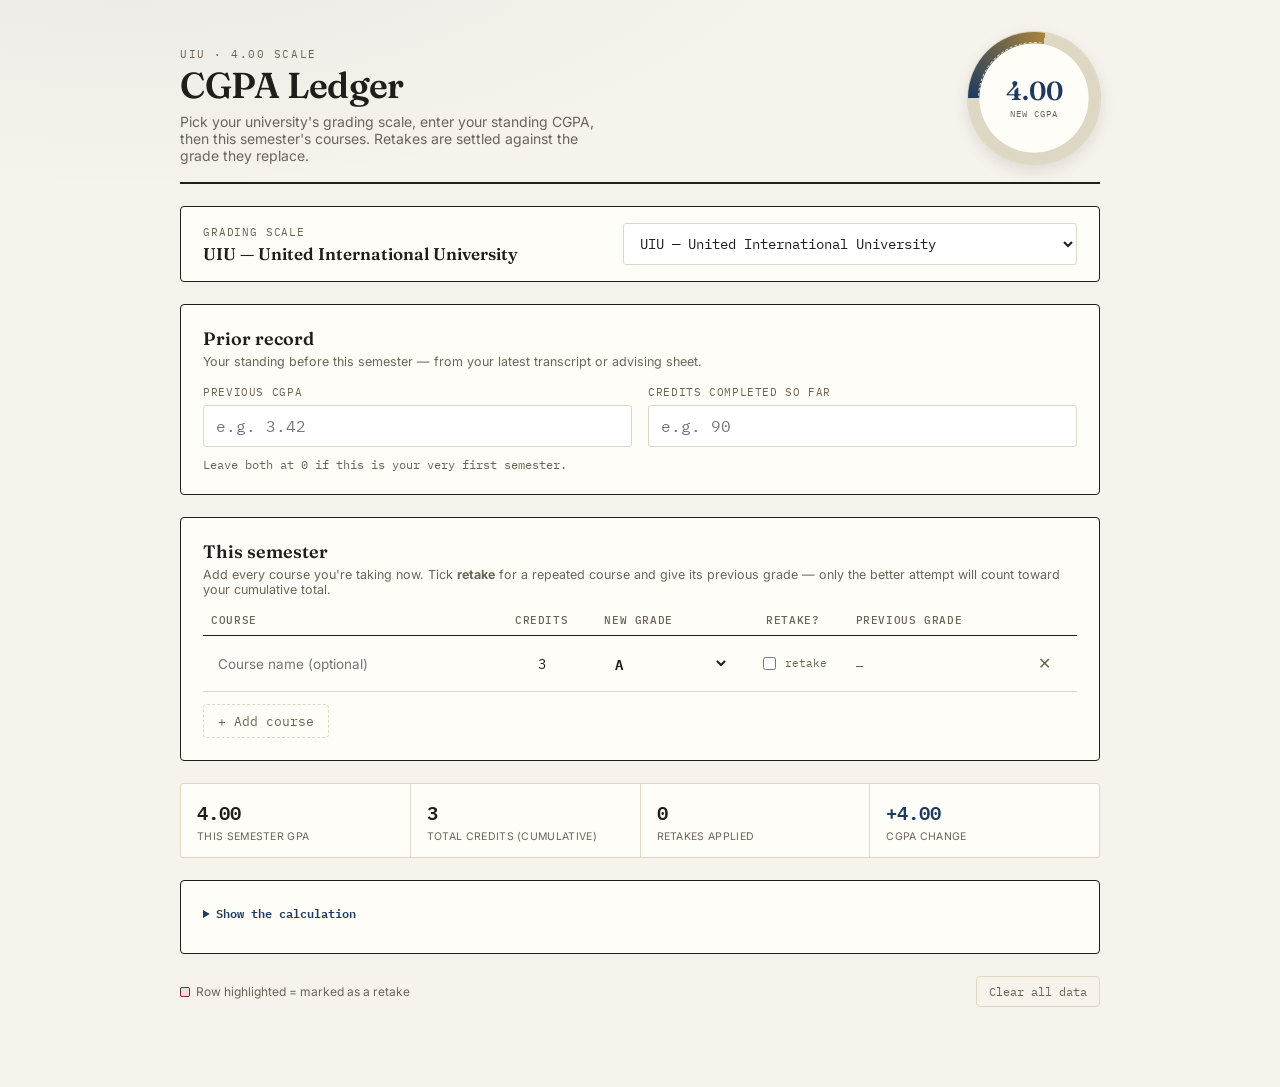
==== index.html @ c8596918 "File name change." ====
<!DOCTYPE html>
<html lang="en">
<head>
<meta charset="UTF-8">
<meta name="viewport" content="width=device-width, initial-scale=1.0">
<title>Ledger — CGPA Calculator</title>
<link rel="preconnect" href="https://fonts.googleapis.com">
<link href="https://fonts.googleapis.com/css2?family=Fraunces:opsz,wght@9..144,400;9..144,500;9..144,600;9..144,700&family=Inter:wght@400;500;600;700&family=IBM+Plex+Mono:wght@400;500;600&display=swap" rel="stylesheet">
<link rel="stylesheet" href="styles.css">
</head>
<body>
<div class="wrap">

  <header>
    <div class="titleblock">
      <div class="eyebrow" id="eyebrow">4.00 Scale</div>
      <h1>CGPA Ledger</h1>
      <p>Pick your university's grading scale, enter your standing CGPA, then this semester's courses. Retakes are settled against the grade they replace.</p>
    </div>
    <div class="seal" id="seal">
      <div class="inner">
        <div class="val" id="sealVal">0.00</div>
        <div class="lbl">New CGPA</div>
      </div>
    </div>
  </header>

  <div class="card scale-card">
    <div>
      <div class="scale-label">Grading scale</div>
      <div class="scale-name" id="scaleName">—</div>
      <div class="scale-changed-note" id="scaleChangedNote">Grades that don't exist on this scale were reset — please re-check them below.</div>
    </div>
    <select id="scaleSelect"></select>
  </div>

  <div class="card">
    <h2>Prior record</h2>
    <p class="sub">Your standing before this semester — from your latest transcript or advising sheet.</p>
    <div class="field-row">
      <div class="field">
        <label>Previous CGPA</label>
        <input type="text" inputmode="decimal" id="prevCGPA" placeholder="e.g. 3.42">
        <div class="err" id="prevCGPAErr">Must be a number between 0 and 4.</div>
      </div>
      <div class="field">
        <label>Credits completed so far</label>
        <input type="text" inputmode="decimal" id="prevCredits" placeholder="e.g. 90">
        <div class="err" id="prevCreditsErr">Must be a number 0 or greater.</div>
      </div>
    </div>
    <div class="prev-qp-note" id="prevQPNote"></div>
  </div>

  <div class="card">
    <h2>This semester</h2>
    <p class="sub">Add every course you're taking now. Tick <b>retake</b> for a repeated course and give its previous grade — only the better attempt will count toward your cumulative total.</p>
    <table>
      <thead><tr>
        <th class="col-title">Course</th>
        <th class="col-credits">Credits</th>
        <th class="col-grade">New grade</th>
        <th class="col-retake">Retake?</th>
        <th class="col-prevgrade">Previous grade</th>
        <th class="col-del"></th>
      </tr></thead>
      <tbody id="courseRows"></tbody>
    </table>
    <button class="add-row-btn" id="addRowBtn">+ Add course</button>
  </div>

  <div class="summary">
    <div class="cell"><div class="n" id="statSemGPA">0.00</div><div class="t">This Semester GPA</div></div>
    <div class="cell"><div class="n" id="statNewCredits">0</div><div class="t">Total Credits (Cumulative)</div></div>
    <div class="cell"><div class="n" id="statRetakes">0</div><div class="t">Retakes Applied</div></div>
    <div class="cell"><div class="n" id="statDelta">0.00</div><div class="t">CGPA Change</div></div>
  </div>

  <div class="card">
    <details class="calc-detail" id="calcDetail">
      <summary>Show the calculation</summary>
      <div id="calcLines"></div>
    </details>
  </div>

  <div class="footnote">
    <div class="legend">
      <span><span class="swatch maroon"></span>Row highlighted = marked as a retake</span>
    </div>
    <div class="actions" style="display:flex; gap:10px; align-items:center;">
      <span class="save-tick" id="saveTick">saved ✓</span>
      <button class="ghost-btn" id="resetBtn">Clear all data</button>
    </div>
  </div>

</div>

<script src="script.js"></script>
</body>
</html>
---- styles.css ----
:root{
    --paper: #f6f3ec;
    --paper-line: #ded7c4;
    --ink: #201d1a;
    --ink-soft: #6b6459;
    --navy: #1e3a5f;
    --navy-soft: #dfe6ee;
    --maroon: #7a2e2e;
    --maroon-soft: #f1dede;
    --gold: #a9843f;
    --card: #fffdf8;
    --radius: 3px;
  }
  *{box-sizing:border-box;}
  html,body{margin:0;padding:0;}
  body{
    background:
      radial-gradient(1200px 500px at 10% -10%, rgba(30,58,95,0.06), transparent 60%),
      var(--paper);
    color:var(--ink);
    font-family:'Inter', sans-serif;
    min-height:100vh;
    padding:32px 20px 80px;
  }
  .wrap{max-width:920px;margin:0 auto;}

  header{
    display:flex;
    justify-content:space-between;
    align-items:flex-end;
    gap:24px;
    border-bottom:2px solid var(--ink);
    padding-bottom:18px;
    margin-bottom:22px;
    flex-wrap:wrap;
  }
  .titleblock .eyebrow{
    font-family:'IBM Plex Mono', monospace;
    font-size:11px;
    letter-spacing:.14em;
    text-transform:uppercase;
    color:var(--ink-soft);
    margin-bottom:6px;
  }
  h1{
    font-family:'Fraunces', serif;
    font-weight:600;
    font-size:36px;
    line-height:1.05;
    margin:0;
    letter-spacing:-0.01em;
  }
  .titleblock p{
    margin:8px 0 0;
    color:var(--ink-soft);
    font-size:14px;
    max-width:440px;
  }

  .seal{
    position:relative;
    width:132px;
    height:132px;
    border-radius:50%;
    flex-shrink:0;
    display:flex;
    align-items:center;
    justify-content:center;
    background:
      radial-gradient(circle at 50% 50%, var(--card) 58%, transparent 59%),
      conic-gradient(from -90deg, var(--navy) 0deg, var(--gold) calc(var(--pct,0)*1deg), var(--paper-line) calc(var(--pct,0)*1deg) 360deg);
    box-shadow: 0 0 0 1px var(--paper-line), 0 6px 16px rgba(30,25,20,0.12);
    transition: background 0.5s ease;
  }
  .seal::before{
    content:"";
    position:absolute;
    inset:10px;
    border-radius:50%;
    border:1px dashed var(--paper-line);
  }
  .seal .inner{text-align:center; z-index:1;}
  .seal .val{
    font-family:'Fraunces', serif;
    font-weight:600;
    font-size:26px;
    line-height:1;
    color:var(--navy);
  }
  .seal .lbl{
    font-family:'IBM Plex Mono', monospace;
    font-size:9px;
    letter-spacing:.12em;
    text-transform:uppercase;
    color:var(--ink-soft);
    margin-top:4px;
  }

  .card{
    background:var(--card);
    border:1px solid var(--ink);
    border-radius:4px;
    padding:22px;
    margin-bottom:22px;
  }
  .card h2{
    font-family:'Fraunces', serif;
    font-size:18px;
    font-weight:600;
    margin:0 0 4px;
  }
  .card .sub{
    font-size:12.5px;
    color:var(--ink-soft);
    margin:0 0 16px;
  }

  .scale-card{
    display:flex;
    align-items:center;
    justify-content:space-between;
    gap:16px;
    flex-wrap:wrap;
    padding:16px 22px;
  }
  .scale-card .scale-label{
    font-family:'IBM Plex Mono', monospace;
    font-size:10.5px;
    letter-spacing:.08em;
    text-transform:uppercase;
    color:var(--ink-soft);
    margin-bottom:4px;
  }
  .scale-card .scale-name{
    font-family:'Fraunces', serif;
    font-size:17px;
    font-weight:600;
  }
  select#scaleSelect{
    font-family:'IBM Plex Mono', monospace;
    font-size:13.5px;
    padding:10px 12px;
    border:1px solid var(--paper-line);
    background:#fff;
    border-radius:3px;
    color:var(--ink);
    min-width:280px;
    cursor:pointer;
  }
  select#scaleSelect:focus{outline:none; border-color:var(--navy);}
  .scale-changed-note{
    font-size:11.5px;
    color:var(--maroon);
    font-family:'IBM Plex Mono', monospace;
    margin-top:8px;
    display:none;
  }
  .scale-changed-note.show{display:block;}

  .field-row{
    display:grid;
    grid-template-columns:1fr 1fr;
    gap:16px;
    margin-bottom:4px;
  }
  .field label{
    display:block;
    font-family:'IBM Plex Mono', monospace;
    font-size:10.5px;
    letter-spacing:.06em;
    text-transform:uppercase;
    color:var(--ink-soft);
    margin-bottom:6px;
  }
  .field input{
    width:100%;
    border:1px solid var(--paper-line);
    background:#fff;
    font-family:'IBM Plex Mono', monospace;
    font-size:16px;
    padding:10px 12px;
    border-radius:3px;
    color:var(--ink);
  }
  .field input:focus{outline:none; border-color:var(--navy);}
  .field .err{
    font-size:11px;
    color:var(--maroon);
    font-family:'IBM Plex Mono', monospace;
    margin-top:5px;
    display:none;
  }
  .field .err.show{display:block;}
  .prev-qp-note{
    font-size:12px;
    color:var(--ink-soft);
    margin-top:10px;
    font-family:'IBM Plex Mono', monospace;
  }
  .prev-qp-note b{color:var(--navy);}

  table{width:100%; border-collapse:collapse;}
  thead th{
    text-align:left;
    font-family:'IBM Plex Mono', monospace;
    font-size:10.5px;
    letter-spacing:.06em;
    text-transform:uppercase;
    color:var(--ink-soft);
    font-weight:500;
    padding:0 8px 8px;
    border-bottom:1px solid var(--ink);
  }
  tbody td{
    padding:8px;
    border-bottom:1px solid var(--paper-line);
    vertical-align:middle;
  }
  tr.retake-row td{background:var(--maroon-soft);}
  input.cell-input, select.cell-input{
    width:100%;
    border:1px solid transparent;
    background:transparent;
    font-family:'Inter', sans-serif;
    font-size:13.5px;
    padding:6px 6px;
    border-radius:3px;
    color:var(--ink);
  }
  input.cell-input:hover, select.cell-input:hover{background:#f1eee4;}
  tr.retake-row input.cell-input:hover, tr.retake-row select.cell-input:hover{background:#e8d3d3;}
  input.cell-input:focus, select.cell-input:focus{
    outline:none;
    border-color:var(--navy);
    background:#fff;
  }
  input.credits-input{width:100%; text-align:center; font-family:'IBM Plex Mono', monospace;}
  select.grade-input{font-family:'IBM Plex Mono', monospace; font-weight:600; cursor:pointer;}
  .col-title{width:26%;}
  .col-credits{width:10%; text-align:center;}
  .col-grade{width:13%;}
  .col-retake{width:10%; text-align:center;}
  .col-prevgrade{width:15%;}
  .col-del{width:6%; text-align:center;}

  .retake-toggle{
    display:inline-flex;
    align-items:center;
    gap:6px;
    font-family:'IBM Plex Mono', monospace;
    font-size:10.5px;
    color:var(--ink-soft);
    cursor:pointer;
    user-select:none;
  }
  .retake-toggle input{accent-color:var(--maroon);}
  .muted-dash{color:var(--ink-soft); font-size:12px; font-family:'IBM Plex Mono', monospace;}
  .warn-pill{
    font-family:'IBM Plex Mono', monospace;
    font-size:9.5px;
    background:var(--maroon-soft);
    color:var(--maroon);
    padding:2px 6px;
    border-radius:8px;
    white-space:nowrap;
  }
  .row-del-btn{
    background:none; border:none; cursor:pointer;
    color:var(--ink-soft); font-size:16px; line-height:1;
    padding:4px;
  }
  .row-del-btn:hover{color:var(--maroon);}

  .add-row-btn{
    margin-top:12px;
    font-family:'IBM Plex Mono', monospace;
    font-size:12.5px;
    background:transparent;
    border:1px dashed var(--paper-line);
    padding:8px 14px;
    border-radius:4px;
    cursor:pointer;
    color:var(--ink-soft);
  }
  .add-row-btn:hover{border-color:var(--navy); color:var(--navy);}

  .summary{
    display:grid;
    grid-template-columns:repeat(4, 1fr);
    gap:1px;
    background:var(--paper-line);
    border:1px solid var(--paper-line);
    border-radius:var(--radius);
    overflow:hidden;
    margin-bottom:22px;
  }
  .summary .cell{background:var(--card); padding:14px 16px;}
  .summary .cell .n{
    font-family:'IBM Plex Mono', monospace;
    font-size:19px;
    font-weight:600;
    color:var(--ink);
  }
  .summary .cell .t{
    font-size:10.5px;
    color:var(--ink-soft);
    letter-spacing:.03em;
    text-transform:uppercase;
    margin-top:2px;
  }

  details.calc-detail{
    font-family:'IBM Plex Mono', monospace;
    font-size:12px;
    color:var(--ink-soft);
  }
  details.calc-detail summary{
    cursor:pointer;
    color:var(--navy);
    font-weight:600;
    margin-bottom:8px;
  }
  .calc-line{display:flex; justify-content:space-between; padding:4px 0; border-bottom:1px dashed var(--paper-line);}
  .calc-line.total{border-bottom:none; border-top:1px solid var(--ink); font-weight:600; color:var(--ink); margin-top:4px; padding-top:8px;}

  .footnote{
    display:flex;
    justify-content:space-between;
    align-items:center;
    flex-wrap:wrap;
    gap:14px;
    font-size:12px;
    color:var(--ink-soft);
  }
  .legend{display:flex; gap:18px; flex-wrap:wrap;}
  .legend span{display:inline-flex; align-items:center; gap:6px;}
  .swatch{width:10px; height:10px; border-radius:2px; display:inline-block;}
  .swatch.maroon{background:var(--maroon-soft); border:1px solid var(--maroon);}
  .ghost-btn{
    font-family:'IBM Plex Mono', monospace;
    font-size:11.5px;
    background:transparent;
    border:1px solid var(--paper-line);
    padding:7px 12px;
    border-radius:4px;
    cursor:pointer;
    color:var(--ink-soft);
  }
  .ghost-btn:hover{border-color:var(--ink); color:var(--ink);}
  .save-tick{
    font-family:'IBM Plex Mono', monospace;
    font-size:11px;
    color:var(--navy);
    opacity:0;
    transition:opacity .3s ease;
  }
  .save-tick.show{opacity:1;}

  @media (max-width: 640px){
    h1{font-size:26px;}
    .field-row{grid-template-columns:1fr;}
    .summary{grid-template-columns:repeat(2,1fr);}
    .seal{width:96px; height:96px;}
    .seal .val{font-size:20px;}
    thead th:nth-child(1){display:none;}
    tbody td:nth-child(1){display:none;}
    .scale-card{flex-direction:column; align-items:flex-start;}
    select#scaleSelect{width:100%; min-width:0;}
  }
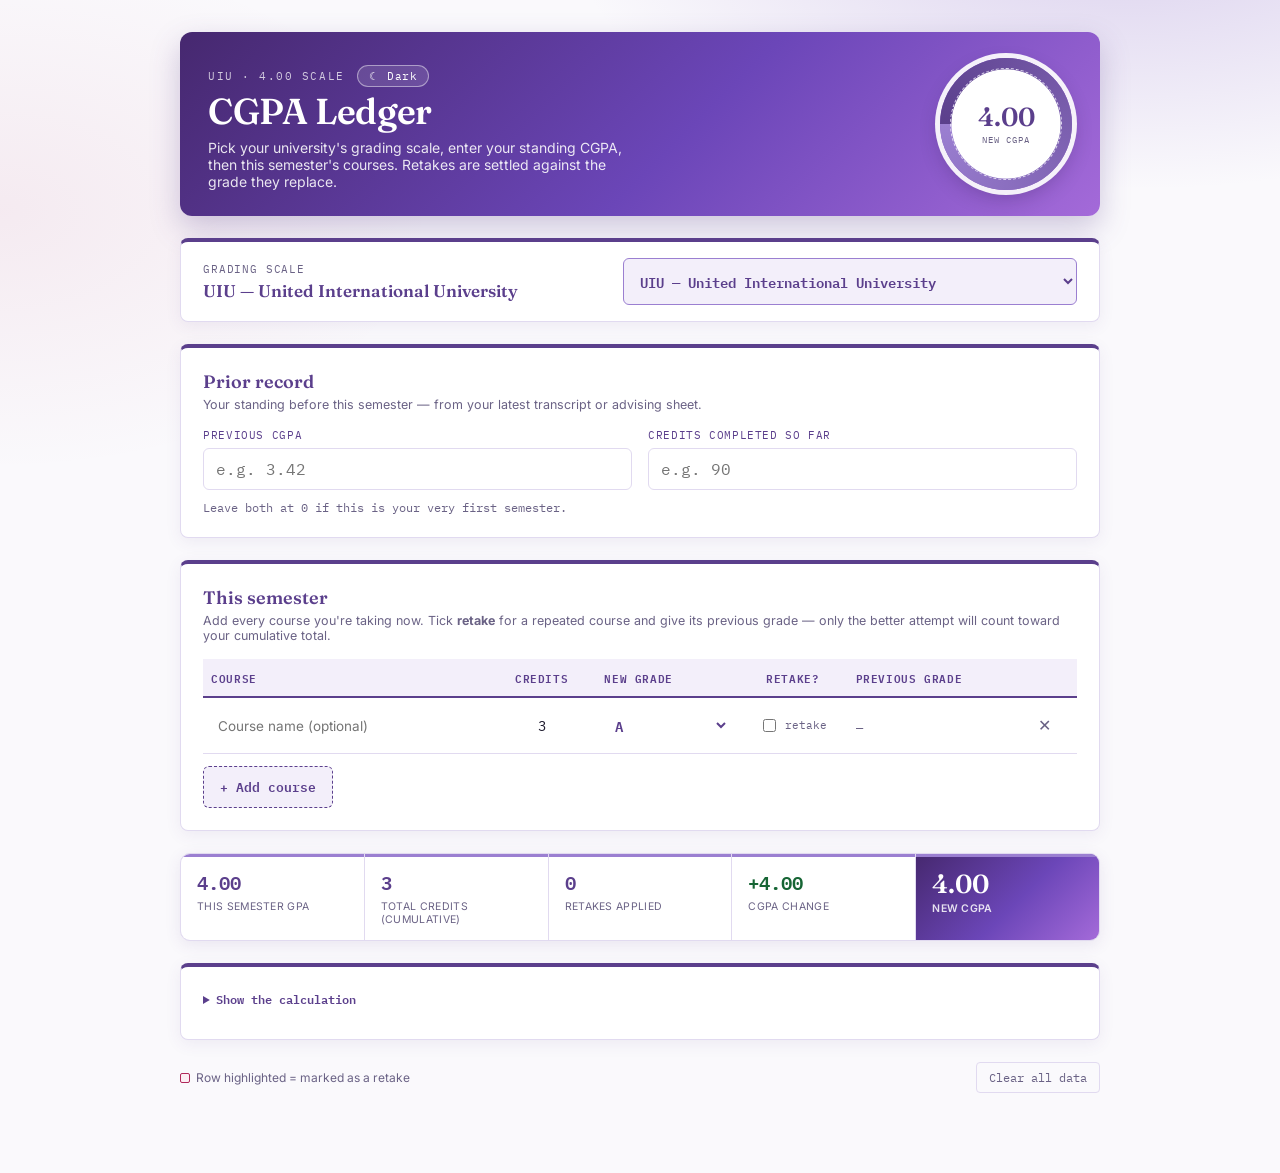
==== commit 0fa84b5e: "Updated UI/UX design. Added Light and Dark Theme, and handled calculation errors." ====
--- a/index.html
+++ b/index.html
@@ -6,6 +6,7 @@
 <title>Ledger — CGPA Calculator</title>
 <link rel="preconnect" href="https://fonts.googleapis.com">
 <link href="https://fonts.googleapis.com/css2?family=Fraunces:opsz,wght@9..144,400;9..144,500;9..144,600;9..144,700&family=Inter:wght@400;500;600;700&family=IBM+Plex+Mono:wght@400;500;600&display=swap" rel="stylesheet">
+<script>try{var t=localStorage.getItem("cgpa_ledger_theme");if(!t&&window.matchMedia&&matchMedia("(prefers-color-scheme: dark)").matches)t="dark";if(t==="dark")document.documentElement.setAttribute("data-theme","dark");}catch(e){}</script>
 <link rel="stylesheet" href="styles.css">
 </head>
 <body>
@@ -13,7 +14,10 @@
 
   <header>
     <div class="titleblock">
-      <div class="eyebrow" id="eyebrow">4.00 Scale</div>
+      <div class="eyebrow-row">
+        <div class="eyebrow" id="eyebrow">4.00 Scale</div>
+        <button type="button" class="theme-toggle" id="themeToggle" aria-label="Toggle dark theme">☾ Dark</button>
+      </div>
       <h1>CGPA Ledger</h1>
       <p>Pick your university's grading scale, enter your standing CGPA, then this semester's courses. Retakes are settled against the grade they replace.</p>
     </div>
@@ -74,6 +78,11 @@
     <div class="cell"><div class="n" id="statNewCredits">0</div><div class="t">Total Credits (Cumulative)</div></div>
     <div class="cell"><div class="n" id="statRetakes">0</div><div class="t">Retakes Applied</div></div>
     <div class="cell"><div class="n" id="statDelta">0.00</div><div class="t">CGPA Change</div></div>
+    <div class="cell featured"><div class="n" id="statNewCGPA">0.00</div><div class="t">New CGPA</div></div>
+  </div>
+
+  <div class="cgpa-warning" id="cgpaWarning" role="alert">
+    The calculated CGPA is above 4.00, which is not possible. Please check your input values.
   </div>
 
   <div class="card">
@@ -97,4 +106,4 @@
 
 <script src="script.js"></script>
 </body>
-</html>
+</html>
--- a/styles.css
+++ b/styles.css
@@ -1,21 +1,61 @@
 :root{
-    --paper: #f6f3ec;
-    --paper-line: #ded7c4;
-    --ink: #201d1a;
-    --ink-soft: #6b6459;
-    --navy: #1e3a5f;
-    --navy-soft: #dfe6ee;
-    --maroon: #7a2e2e;
-    --maroon-soft: #f1dede;
-    --gold: #a9843f;
-    --card: #fffdf8;
+    --paper: #faf9fc;
+    --paper-line: #e1daf0;
+    --ink: #1e1b2e;
+    --ink-soft: #6a6285;
+    --navy: #5b3f8c;
+    --navy-soft: #f3effa;
+    --maroon: #b0285a;
+    --maroon-soft: #fceff4;
+    --gold: #9b7fd1;
+    --card: #ffffff;
+    --grad: linear-gradient(135deg, #46286f 0%, #6b46b8 55%, #a46ad9 100%);
     --radius: 3px;
+    --input-bg: #ffffff;
+    --on-accent: #ffffff;
+    --shadow-rgb: 91,63,140;
+    --ring-rgb: 91,63,140;
+    --seal-ring: rgba(255,255,255,0.92);
+    --retake-hover: #f8dbe6;
+    --glow1: rgba(155,127,209,0.32);
+    --glow2: rgba(176,40,90,0.07);
+    --up: #166534;
+  }
+  :root[data-theme="dark"]{
+    color-scheme: dark;
+    --paper: #0f1218;
+    --paper-line: #262c38;
+    --ink: #e8eaf0;
+    --ink-soft: #8b93a7;
+    --navy: #7aa2f7;
+    --navy-soft: #1a2133;
+    --maroon: #f7768e;
+    --maroon-soft: #2a1a20;
+    --gold: #bb9af7;
+    --card: #161a23;
+    --grad: linear-gradient(135deg, #1a2144 0%, #2b3a78 55%, #5b4aa8 100%);
+    --input-bg: #0f1218;
+    --on-accent: #0f1218;
+    --shadow-rgb: 0,0,0;
+    --ring-rgb: 122,162,247;
+    --seal-ring: rgba(232,234,240,0.22);
+    --retake-hover: #3a2029;
+    --glow1: rgba(122,162,247,0.14);
+    --glow2: rgba(187,154,247,0.07);
+    --up: #7ee2a8;
+  }
+  @property --seal-deg{
+    syntax:'<number>';
+    inherits:false;
+    initial-value:0;
   }
   *{box-sizing:border-box;}
+  body, .card, .summary .cell, input, select{transition:background-color .25s ease, color .25s ease, border-color .25s ease;}
   html,body{margin:0;padding:0;}
   body{
     background:
-      radial-gradient(1200px 500px at 10% -10%, rgba(30,58,95,0.06), transparent 60%),
+      radial-gradient(900px 420px at 88% -6%, var(--glow1), transparent 62%),
+      radial-gradient(700px 420px at 0% 18%, var(--glow2), transparent 62%),
       var(--paper);
     color:var(--ink);
     font-family:'Inter', sans-serif;
@@ -29,8 +69,11 @@
     justify-content:space-between;
     align-items:flex-end;
     gap:24px;
-    border-bottom:2px solid var(--ink);
-    padding-bottom:18px;
+    background:var(--grad);
+    color:#fff;
+    padding:26px 28px;
+    border-radius:12px;
+    box-shadow:0 12px 30px rgba(var(--shadow-rgb),0.28);
     margin-bottom:22px;
     flex-wrap:wrap;
   }
@@ -39,7 +82,7 @@
     font-size:11px;
     letter-spacing:.14em;
     text-transform:uppercase;
-    color:var(--ink-soft);
+    color:rgba(255,255,255,0.75);
     margin-bottom:6px;
   }
   h1{
@@ -52,7 +95,7 @@
   }
   .titleblock p{
     margin:8px 0 0;
-    color:var(--ink-soft);
+    color:rgba(255,255,255,0.88);
     font-size:14px;
     max-width:440px;
   }
@@ -68,9 +111,9 @@
     justify-content:center;
     background:
       radial-gradient(circle at 50% 50%, var(--card) 58%, transparent 59%),
-      conic-gradient(from -90deg, var(--navy) 0deg, var(--gold) calc(var(--pct,0)*1deg), var(--paper-line) calc(var(--pct,0)*1deg) 360deg);
-    box-shadow: 0 0 0 1px var(--paper-line), 0 6px 16px rgba(30,25,20,0.12);
-    transition: background 0.5s ease;
+      conic-gradient(from -90deg, var(--navy) 0deg, var(--gold) calc(var(--seal-deg,0)*1deg), var(--paper-line) calc(var(--seal-deg,0)*1deg) 360deg);
+    box-shadow: 0 0 0 5px var(--seal-ring), 0 8px 20px rgba(30,15,60,0.25);
+    transition: --seal-deg 0.7s ease;
   }
   .seal::before{
     content:"";
@@ -98,8 +141,10 @@
 
   .card{
     background:var(--card);
-    border:1px solid var(--ink);
-    border-radius:4px;
+    border:1px solid var(--paper-line);
+    border-top:4px solid var(--navy);
+    border-radius:8px;
+    box-shadow:0 4px 16px rgba(var(--shadow-rgb),0.08);
     padding:22px;
     margin-bottom:22px;
   }
@@ -108,6 +153,7 @@
     font-size:18px;
     font-weight:600;
     margin:0 0 4px;
+    color:var(--navy);
   }
   .card .sub{
     font-size:12.5px;
@@ -135,19 +181,21 @@
     font-family:'Fraunces', serif;
     font-size:17px;
     font-weight:600;
+    color:var(--navy);
   }
   select#scaleSelect{
     font-family:'IBM Plex Mono', monospace;
     font-size:13.5px;
     padding:10px 12px;
-    border:1px solid var(--paper-line);
-    background:#fff;
-    border-radius:3px;
-    color:var(--ink);
+    border:1px solid var(--gold);
+    background:var(--navy-soft);
+    border-radius:6px;
+    color:var(--navy);
+    font-weight:600;
     min-width:280px;
     cursor:pointer;
   }
-  select#scaleSelect:focus{outline:none; border-color:var(--navy);}
+  select#scaleSelect:focus{outline:none; border-color:var(--navy); box-shadow:0 0 0 3px rgba(var(--ring-rgb),0.18);}
   .scale-changed-note{
     font-size:11.5px;
     color:var(--maroon);
@@ -169,20 +217,20 @@
     font-size:10.5px;
     letter-spacing:.06em;
     text-transform:uppercase;
-    color:var(--ink-soft);
+    color:var(--navy);
     margin-bottom:6px;
   }
   .field input{
     width:100%;
     border:1px solid var(--paper-line);
-    background:#fff;
+    background:var(--input-bg);
     font-family:'IBM Plex Mono', monospace;
     font-size:16px;
     padding:10px 12px;
-    border-radius:3px;
+    border-radius:6px;
     color:var(--ink);
   }
-  .field input:focus{outline:none; border-color:var(--navy);}
+  .field input:focus{outline:none; border-color:var(--navy); box-shadow:0 0 0 3px rgba(var(--ring-rgb),0.18);}
   .field .err{
     font-size:11px;
     color:var(--maroon);
@@ -206,10 +254,11 @@
     font-size:10.5px;
     letter-spacing:.06em;
     text-transform:uppercase;
-    color:var(--ink-soft);
-    font-weight:500;
-    padding:0 8px 8px;
-    border-bottom:1px solid var(--ink);
+    color:var(--navy);
+    background:var(--navy-soft);
+    font-weight:600;
+    padding:9px 8px;
+    border-bottom:2px solid var(--navy);
   }
   tbody td{
     padding:8px;
@@ -227,15 +276,16 @@
     border-radius:3px;
     color:var(--ink);
   }
-  input.cell-input:hover, select.cell-input:hover{background:#f1eee4;}
-  tr.retake-row input.cell-input:hover, tr.retake-row select.cell-input:hover{background:#e8d3d3;}
+  input.cell-input:hover, select.cell-input:hover{background:var(--navy-soft);}
+  tr.retake-row input.cell-input:hover, tr.retake-row select.cell-input:hover{background:var(--retake-hover);}
   input.cell-input:focus, select.cell-input:focus{
     outline:none;
     border-color:var(--navy);
-    background:#fff;
+    background:var(--input-bg);
+    box-shadow:0 0 0 3px rgba(var(--ring-rgb),0.18);
   }
   input.credits-input{width:100%; text-align:center; font-family:'IBM Plex Mono', monospace;}
-  select.grade-input{font-family:'IBM Plex Mono', monospace; font-weight:600; cursor:pointer;}
+  select.grade-input{font-family:'IBM Plex Mono', monospace; font-weight:600; cursor:pointer; color:var(--navy);}
   .col-title{width:26%;}
   .col-credits{width:10%; text-align:center;}
   .col-grade{width:13%;}
@@ -275,31 +325,34 @@
     margin-top:12px;
     font-family:'IBM Plex Mono', monospace;
     font-size:12.5px;
-    background:transparent;
-    border:1px dashed var(--paper-line);
-    padding:8px 14px;
-    border-radius:4px;
-    cursor:pointer;
-    color:var(--ink-soft);
-  }
-  .add-row-btn:hover{border-color:var(--navy); color:var(--navy);}
+    background:var(--navy-soft);
+    border:1px dashed var(--navy);
+    padding:9px 16px;
+    border-radius:6px;
+    cursor:pointer;
+    color:var(--navy);
+    font-weight:600;
+    transition:background .2s ease, color .2s ease;
+  }
+  .add-row-btn:hover{background:var(--navy); color:var(--on-accent);}
 
   .summary{
     display:grid;
-    grid-template-columns:repeat(4, 1fr);
+    grid-template-columns:repeat(5, 1fr);
     gap:1px;
     background:var(--paper-line);
     border:1px solid var(--paper-line);
-    border-radius:var(--radius);
+    border-radius:10px;
     overflow:hidden;
+    box-shadow:0 4px 16px rgba(var(--shadow-rgb),0.10);
     margin-bottom:22px;
   }
-  .summary .cell{background:var(--card); padding:14px 16px;}
+  .summary .cell{background:var(--card); padding:14px 16px; box-shadow:inset 0 3px 0 var(--gold);}
   .summary .cell .n{
     font-family:'IBM Plex Mono', monospace;
     font-size:19px;
     font-weight:600;
-    color:var(--ink);
+    color:var(--navy);
   }
   .summary .cell .t{
     font-size:10.5px;
@@ -309,6 +362,51 @@
     margin-top:2px;
   }
 
+  .summary .cell .n.up{color:var(--up);}
+  .summary .cell .n.down{color:var(--maroon);}
+
+  .eyebrow-row{display:flex; align-items:center; gap:12px; margin-bottom:6px; flex-wrap:wrap;}
+  .eyebrow-row .eyebrow{margin-bottom:0;}
+  .theme-toggle{
+    font-family:'IBM Plex Mono', monospace;
+    font-size:10.5px;
+    letter-spacing:.06em;
+    background:rgba(255,255,255,0.12);
+    color:#fff;
+    border:1px solid rgba(255,255,255,0.45);
+    border-radius:999px;
+    padding:3px 11px;
+    cursor:pointer;
+    transition:background .2s ease;
+  }
+  .theme-toggle:hover{background:rgba(255,255,255,0.24);}
+
+  .summary .cell.featured{
+    background:var(--grad);
+  }
+  .summary .cell.featured .n{
+    font-family:'Fraunces', serif;
+    font-size:26px;
+    color:#fff;
+  }
+  .summary .cell.featured .t{
+    color:rgba(255,255,255,0.85);
+    font-weight:600;
+  }
+
+  .cgpa-warning{
+    display:none;
+    background:var(--maroon-soft);
+    border:1px solid var(--maroon);
+    color:var(--maroon);
+    border-radius:8px;
+    padding:11px 16px;
+    margin:-8px 0 22px;
+    font-size:13px;
+    font-weight:500;
+  }
+  .cgpa-warning.show{display:block;}
+
   details.calc-detail{
     font-family:'IBM Plex Mono', monospace;
     font-size:12px;
@@ -321,7 +419,7 @@
     margin-bottom:8px;
   }
   .calc-line{display:flex; justify-content:space-between; padding:4px 0; border-bottom:1px dashed var(--paper-line);}
-  .calc-line.total{border-bottom:none; border-top:1px solid var(--ink); font-weight:600; color:var(--ink); margin-top:4px; padding-top:8px;}
+  .calc-line.total{border-bottom:none; border-top:2px solid var(--navy); font-weight:600; color:var(--navy); margin-top:4px; padding-top:8px;}
 
   .footnote{
     display:flex;
@@ -346,7 +444,7 @@
     cursor:pointer;
     color:var(--ink-soft);
   }
-  .ghost-btn:hover{border-color:var(--ink); color:var(--ink);}
+  .ghost-btn:hover{border-color:var(--maroon); color:var(--maroon); background:var(--maroon-soft);}
   .save-tick{
     font-family:'IBM Plex Mono', monospace;
     font-size:11px;
@@ -358,12 +456,14 @@
 
   @media (max-width: 640px){
     h1{font-size:26px;}
+    header{padding:20px;}
     .field-row{grid-template-columns:1fr;}
     .summary{grid-template-columns:repeat(2,1fr);}
+    .summary .cell.featured{grid-column:1 / -1;}
     .seal{width:96px; height:96px;}
     .seal .val{font-size:20px;}
     thead th:nth-child(1){display:none;}
     tbody td:nth-child(1){display:none;}
     .scale-card{flex-direction:column; align-items:flex-start;}
     select#scaleSelect{width:100%; min-width:0;}
-  }
+  }
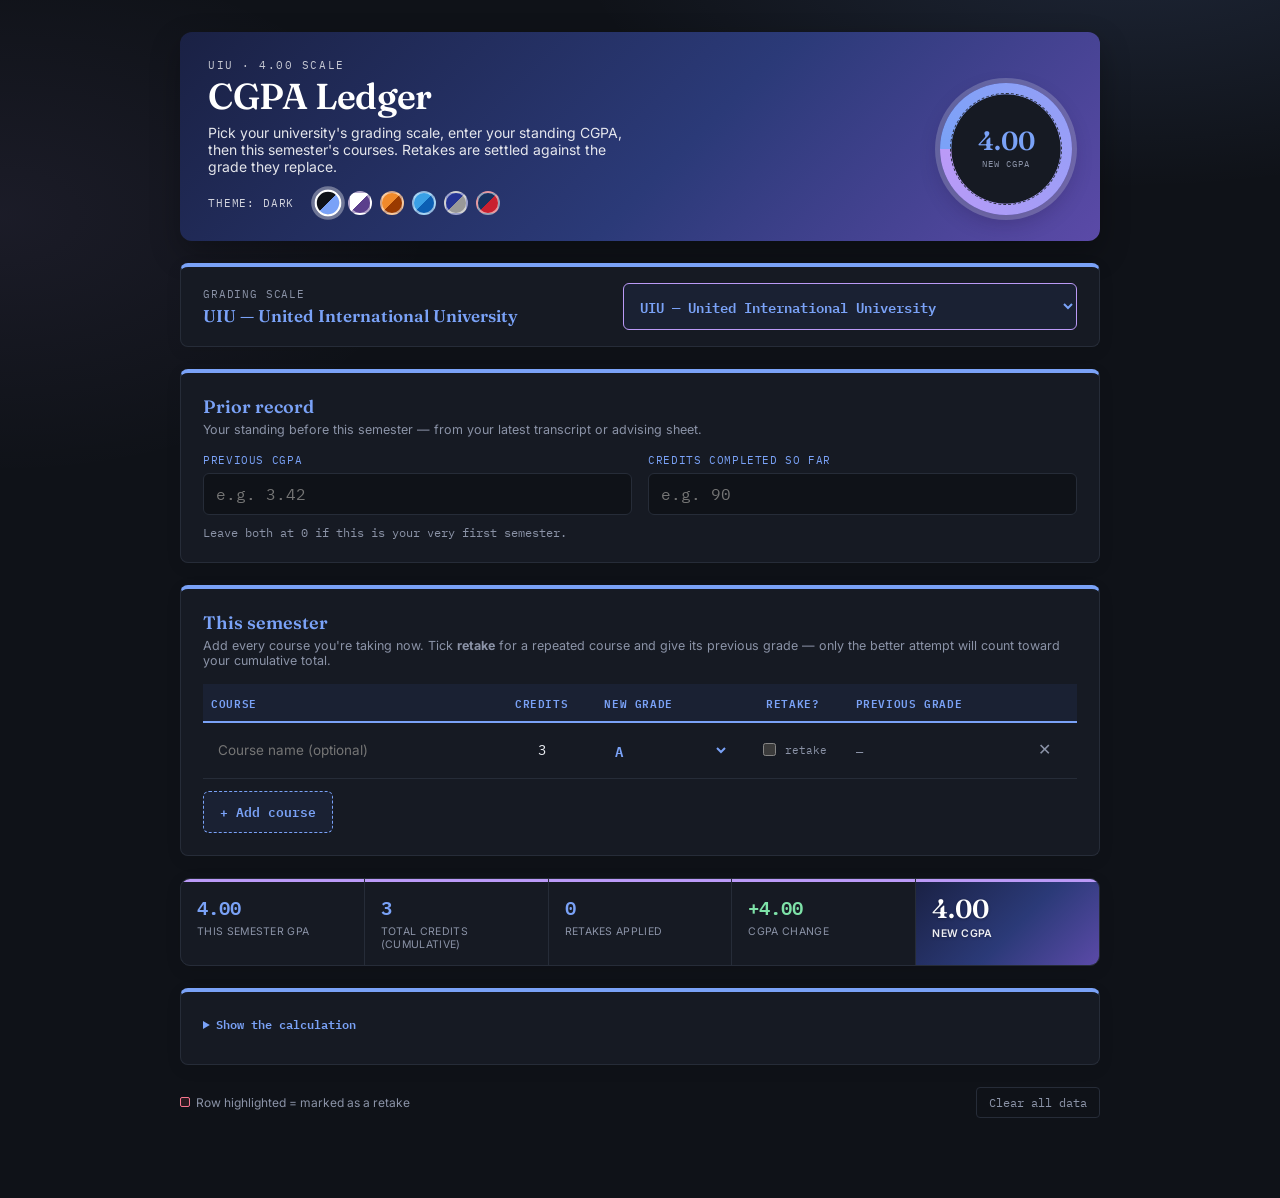
==== commit aa93f9d4: "Added color themes for each universities" ====
--- a/index.html
+++ b/index.html
@@ -6,7 +6,7 @@
 <title>Ledger — CGPA Calculator</title>
 <link rel="preconnect" href="https://fonts.googleapis.com">
 <link href="https://fonts.googleapis.com/css2?family=Fraunces:opsz,wght@9..144,400;9..144,500;9..144,600;9..144,700&family=Inter:wght@400;500;600;700&family=IBM+Plex+Mono:wght@400;500;600&display=swap" rel="stylesheet">
-<script>try{var t=localStorage.getItem("cgpa_ledger_theme");if(!t&&window.matchMedia&&matchMedia("(prefers-color-scheme: dark)").matches)t="dark";if(t==="dark")document.documentElement.setAttribute("data-theme","dark");}catch(e){}</script>
+<script>try{var T=["light","dark","uiu","nsu","brac","aiub"],t=localStorage.getItem("cgpa_ledger_theme");if(T.indexOf(t)<0)t="dark";document.documentElement.setAttribute("data-theme",t);}catch(e){document.documentElement.setAttribute("data-theme","dark");}</script>
 <link rel="stylesheet" href="styles.css">
 </head>
 <body>
@@ -16,10 +16,18 @@
     <div class="titleblock">
       <div class="eyebrow-row">
         <div class="eyebrow" id="eyebrow">4.00 Scale</div>
-        <button type="button" class="theme-toggle" id="themeToggle" aria-label="Toggle dark theme">☾ Dark</button>
       </div>
       <h1>CGPA Ledger</h1>
       <p>Pick your university's grading scale, enter your standing CGPA, then this semester's courses. Retakes are settled against the grade they replace.</p>
+      <div class="theme-picker" role="group" aria-label="Color theme">
+        <span class="theme-label" id="themeLabel">Theme: Dark</span>
+        <button type="button" class="theme-swatch" data-theme-key="dark" title="Dark" aria-label="Dark theme"></button>
+        <button type="button" class="theme-swatch" data-theme-key="light" title="Light" aria-label="Light theme"></button>
+        <button type="button" class="theme-swatch" data-theme-key="uiu" title="UIU — Orange" aria-label="UIU orange theme"></button>
+        <button type="button" class="theme-swatch" data-theme-key="nsu" title="NSU — Azure blue" aria-label="NSU azure blue theme"></button>
+        <button type="button" class="theme-swatch" data-theme-key="brac" title="BRACU — Blue and silver" aria-label="BRAC University blue theme"></button>
+        <button type="button" class="theme-swatch" data-theme-key="aiub" title="AIUB — Navy and red" aria-label="AIUB navy theme"></button>
+      </div>
     </div>
     <div class="seal" id="seal">
       <div class="inner">
@@ -94,7 +102,7 @@
 
   <div class="footnote">
     <div class="legend">
-      <span><span class="swatch maroon"></span>Row highlighted = marked as a retake</span>
+      <span><span class="swatch retake"></span>Row highlighted = marked as a retake</span>
     </div>
     <div class="actions" style="display:flex; gap:10px; align-items:center;">
       <span class="save-tick" id="saveTick">saved ✓</span>
--- a/styles.css
+++ b/styles.css
@@ -1,49 +1,237 @@
-:root{
+/* =====================================================================
+   COLOR VARIABLES - grouped by purpose
+   Text:     --ink (body)  --ink-soft (muted)  --text-accent (accent text)
+             --text-on-accent (text on an accent-colored fill)
+   Borders:  --paper-line (neutral lines)  --border (every accent border)
+   Accents:  --accent (main fill)  --accent-2 (secondary)
+   Status:   --danger / --danger-soft (warnings, retakes)  --up (CGPA rise)
+   ===================================================================== */
+
+/* ---- Light (default) ---- */
+:root,
+:root[data-theme="light"]{
+    /* Surfaces */
     --paper: #faf9fc;
-    --paper-line: #e1daf0;
+    --card: #ffffff;
+    --input-bg: #ffffff;
+    --accent-soft: #f3effa;
+
+    /* Text */
     --ink: #1e1b2e;
     --ink-soft: #6a6285;
-    --navy: #5b3f8c;
-    --navy-soft: #f3effa;
-    --maroon: #b0285a;
-    --maroon-soft: #fceff4;
-    --gold: #9b7fd1;
-    --card: #ffffff;
+    --text-accent: #5b3f8c;
+    --text-on-accent: #ffffff;
+
+    /* Borders */
+    --paper-line: #e1daf0;
+    --border: #5b3f8c;
+
+    /* Accents */
+    --accent: #5b3f8c;
+    --accent-2: #9b7fd1;
+
+    /* Status */
+    --danger: #b0285a;
+    --danger-soft: #fceff4;
+    --up: #166534;
+    --retake-hover: #f8dbe6;
+
+    /* Header, shadows & glows */
     --grad: linear-gradient(135deg, #46286f 0%, #6b46b8 55%, #a46ad9 100%);
-    --radius: 3px;
-    --input-bg: #ffffff;
-    --on-accent: #ffffff;
+    --seal-ring: rgba(255,255,255,0.92);
     --shadow-rgb: 91,63,140;
     --ring-rgb: 91,63,140;
-    --seal-ring: rgba(255,255,255,0.92);
-    --retake-hover: #f8dbe6;
     --glow1: rgba(155,127,209,0.32);
     --glow2: rgba(176,40,90,0.07);
-    --up: #166534;
-  }
-  :root[data-theme="dark"]{
+}
+
+/* ---- Dark (Midnight) ---- */
+:root[data-theme="dark"]{
     color-scheme: dark;
+
+    /* Surfaces */
     --paper: #0f1218;
-    --paper-line: #262c38;
+    --card: #161a23;
+    --input-bg: #0f1218;
+    --accent-soft: #1a2133;
+
+    /* Text */
     --ink: #e8eaf0;
     --ink-soft: #8b93a7;
-    --navy: #7aa2f7;
-    --navy-soft: #1a2133;
-    --maroon: #f7768e;
-    --maroon-soft: #2a1a20;
-    --gold: #bb9af7;
-    --card: #161a23;
+    --text-accent: #7aa2f7;
+    --text-on-accent: #0f1218;
+
+    /* Borders */
+    --paper-line: #262c38;
+    --border: #7aa2f7;
+
+    /* Accents */
+    --accent: #7aa2f7;
+    --accent-2: #bb9af7;
+
+    /* Status */
+    --danger: #f7768e;
+    --danger-soft: #2a1a20;
+    --up: #7ee2a8;
+    --retake-hover: #3a2029;
+
+    /* Header, shadows & glows */
     --grad: linear-gradient(135deg, #1a2144 0%, #2b3a78 55%, #5b4aa8 100%);
-    --input-bg: #0f1218;
-    --on-accent: #0f1218;
+    --seal-ring: rgba(232,234,240,0.22);
     --shadow-rgb: 0,0,0;
     --ring-rgb: 122,162,247;
-    --seal-ring: rgba(232,234,240,0.22);
-    --retake-hover: #3a2029;
     --glow1: rgba(122,162,247,0.14);
     --glow2: rgba(187,154,247,0.07);
-    --up: #7ee2a8;
-  }
+}
+
+/* ---- UIU - orange ---- */
+:root[data-theme="uiu"]{
+    /* Surfaces */
+    --paper: #fffaf5;
+    --card: #ffffff;
+    --input-bg: #ffffff;
+    --accent-soft: #fff1e3;
+
+    /* Text */
+    --ink: #2a1d12;
+    --ink-soft: #7a6552;
+    --text-accent: #240f00;
+    --text-on-accent: #ffffff;
+
+    /* Borders */
+    --paper-line: #f0e0cf;
+    --border: #ffaf59;
+
+    /* Accents */
+    --accent: #e1640b;
+    --accent-2: #ffaf59;
+
+    /* Status */
+    --danger: #df0b00;
+    --danger-soft: #fdeeed;
+    --up: #00bd48;
+    --retake-hover: #f9dbd8;
+
+    /* Header, shadows & glows */
+    --grad: linear-gradient(135deg, #e05a07 0%, #f88d46 55%, #f8a85d 100%);
+    --seal-ring: rgba(255,255,255,0.92);
+    --shadow-rgb: 194,87,12;
+    --ring-rgb: 194,87,12;
+    --glow1: rgba(245,154,58,0.30);
+    --glow2: rgba(179,38,30,0.06);
+}
+
+/* ---- NSU - azure blue ---- */
+:root[data-theme="nsu"]{
+    /* Surfaces */
+    --paper: #f5f9fd;
+    --card: #ffffff;
+    --input-bg: #ffffff;
+    --accent-soft: #e9f3fc;
+
+    /* Text */
+    --ink: #0e1c2b;
+    --ink-soft: #5d7185;
+    --text-accent: #0b5fb4;
+    --text-on-accent: #ffffff;
+
+    /* Borders */
+    --paper-line: #d9e6f3;
+    --border: #0b5fb4;
+
+    /* Accents */
+    --accent: #0b5fb4;
+    --accent-2: #38a3e8;
+
+    /* Status */
+    --danger: #df0b00;
+    --danger-soft: #fdeeec;
+    --up: #0acf56;
+    --retake-hover: #f8dcd8;
+
+    /* Header, shadows & glows */
+    --grad: linear-gradient(135deg, #063a78 0%, #0b5fb4 55%, #3aa0e6 100%);
+    --seal-ring: rgba(255,255,255,0.92);
+    --shadow-rgb: 11,95,180;
+    --ring-rgb: 11,95,180;
+    --glow1: rgba(56,163,232,0.28);
+    --glow2: rgba(11,95,180,0.07);
+}
+
+/* ---- BRACU - blue / silver ---- */
+:root[data-theme="brac"]{
+    /* Surfaces */
+    --paper: #f6f7fb;
+    --card: #ffffff;
+    --input-bg: #ffffff;
+    --accent-soft: #eceefa;
+
+    /* Text */
+    --ink: #111322;
+    --ink-soft: #6b6f80;
+    --text-accent: #253494;
+    --text-on-accent: #ffffff;
+
+    /* Borders */
+    --paper-line: #dde1ee;
+    --border: #253494;
+
+    /* Accents */
+    --accent: #253494;
+    --accent-2: #6a8ec3;
+
+    /* Status */
+    --danger: #b3263a;
+    --danger-soft: #fceef0;
+    --up: #166534;
+    --retake-hover: #f8dbe0;
+
+    /* Header, shadows & glows */
+    --grad: linear-gradient(135deg, #172272 0%, #253494 55%, #5a74d6 100%);
+    --seal-ring: rgba(255,255,255,0.92);
+    --shadow-rgb: 37,52,148;
+    --ring-rgb: 37,52,148;
+    --glow1: rgba(106,142,195,0.28);
+    --glow2: rgba(153,153,153,0.12);
+}
+
+/* ---- AIUB - navy with red ---- */
+:root[data-theme="aiub"]{
+    /* Surfaces */
+    --paper: #f6f8fc;
+    --card: #ffffff;
+    --input-bg: #ffffff;
+    --accent-soft: #eaeff8;
+
+    /* Text */
+    --ink: #0f1a2e;
+    --ink-soft: #5f6c82;
+    --text-accent: #17325f;
+    --text-on-accent: #ffffff;
+
+    /* Borders */
+    --paper-line: #dbe2ee;
+    --border: #17325f;
+
+    /* Accents */
+    --accent: #17325f;
+    --accent-2: #2f80d1;
+
+    /* Status */
+    --danger: #c8202f;
+    --danger-soft: #fdeced;
+    --up: #166534;
+    --retake-hover: #f9dadd;
+
+    /* Header, shadows & glows */
+    --grad: linear-gradient(135deg, #0c1d3d 0%, #17325f 55%, #2f6fc0 100%);
+    --seal-ring: rgba(255,255,255,0.92);
+    --shadow-rgb: 23,50,95;
+    --ring-rgb: 23,50,95;
+    --glow1: rgba(47,128,209,0.24);
+    --glow2: rgba(200,32,47,0.06);
+}
+
   @property --seal-deg{
     syntax:'<number>';
     inherits:false;
@@ -111,7 +299,7 @@
     justify-content:center;
     background:
       radial-gradient(circle at 50% 50%, var(--card) 58%, transparent 59%),
-      conic-gradient(from -90deg, var(--navy) 0deg, var(--gold) calc(var(--seal-deg,0)*1deg), var(--paper-line) calc(var(--seal-deg,0)*1deg) 360deg);
+      conic-gradient(from -90deg, var(--accent) 0deg, var(--accent-2) calc(var(--seal-deg,0)*1deg), var(--paper-line) calc(var(--seal-deg,0)*1deg) 360deg);
     box-shadow: 0 0 0 5px var(--seal-ring), 0 8px 20px rgba(30,15,60,0.25);
     transition: --seal-deg 0.7s ease;
   }
@@ -128,7 +316,7 @@
     font-weight:600;
     font-size:26px;
     line-height:1;
-    color:var(--navy);
+    color:var(--text-accent);
   }
   .seal .lbl{
     font-family:'IBM Plex Mono', monospace;
@@ -142,7 +330,7 @@
   .card{
     background:var(--card);
     border:1px solid var(--paper-line);
-    border-top:4px solid var(--navy);
+    border-top:4px solid var(--border);
     border-radius:8px;
     box-shadow:0 4px 16px rgba(var(--shadow-rgb),0.08);
     padding:22px;
@@ -153,7 +341,7 @@
     font-size:18px;
     font-weight:600;
     margin:0 0 4px;
-    color:var(--navy);
+    color:var(--text-accent);
   }
   .card .sub{
     font-size:12.5px;
@@ -181,24 +369,24 @@
     font-family:'Fraunces', serif;
     font-size:17px;
     font-weight:600;
-    color:var(--navy);
+    color:var(--text-accent);
   }
   select#scaleSelect{
     font-family:'IBM Plex Mono', monospace;
     font-size:13.5px;
     padding:10px 12px;
-    border:1px solid var(--gold);
-    background:var(--navy-soft);
+    border:1px solid var(--accent-2);
+    background:var(--accent-soft);
     border-radius:6px;
-    color:var(--navy);
+    color:var(--text-accent);
     font-weight:600;
     min-width:280px;
     cursor:pointer;
   }
-  select#scaleSelect:focus{outline:none; border-color:var(--navy); box-shadow:0 0 0 3px rgba(var(--ring-rgb),0.18);}
+  select#scaleSelect:focus{outline:none; border-color:var(--border); box-shadow:0 0 0 3px rgba(var(--ring-rgb),0.18);}
   .scale-changed-note{
     font-size:11.5px;
-    color:var(--maroon);
+    color:var(--danger);
     font-family:'IBM Plex Mono', monospace;
     margin-top:8px;
     display:none;
@@ -217,7 +405,7 @@
     font-size:10.5px;
     letter-spacing:.06em;
     text-transform:uppercase;
-    color:var(--navy);
+    color:var(--text-accent);
     margin-bottom:6px;
   }
   .field input{
@@ -230,10 +418,10 @@
     border-radius:6px;
     color:var(--ink);
   }
-  .field input:focus{outline:none; border-color:var(--navy); box-shadow:0 0 0 3px rgba(var(--ring-rgb),0.18);}
+  .field input:focus{outline:none; border-color:var(--border); box-shadow:0 0 0 3px rgba(var(--ring-rgb),0.18);}
   .field .err{
     font-size:11px;
-    color:var(--maroon);
+    color:var(--danger);
     font-family:'IBM Plex Mono', monospace;
     margin-top:5px;
     display:none;
@@ -245,7 +433,7 @@
     margin-top:10px;
     font-family:'IBM Plex Mono', monospace;
   }
-  .prev-qp-note b{color:var(--navy);}
+  .prev-qp-note b{color:var(--text-accent);}
 
   table{width:100%; border-collapse:collapse;}
   thead th{
@@ -254,18 +442,18 @@
     font-size:10.5px;
     letter-spacing:.06em;
     text-transform:uppercase;
-    color:var(--navy);
-    background:var(--navy-soft);
+    color:var(--text-accent);
+    background:var(--accent-soft);
     font-weight:600;
     padding:9px 8px;
-    border-bottom:2px solid var(--navy);
+    border-bottom:2px solid var(--border);
   }
   tbody td{
     padding:8px;
     border-bottom:1px solid var(--paper-line);
     vertical-align:middle;
   }
-  tr.retake-row td{background:var(--maroon-soft);}
+  tr.retake-row td{background:var(--danger-soft);}
   input.cell-input, select.cell-input{
     width:100%;
     border:1px solid transparent;
@@ -276,16 +464,16 @@
     border-radius:3px;
     color:var(--ink);
   }
-  input.cell-input:hover, select.cell-input:hover{background:var(--navy-soft);}
+  input.cell-input:hover, select.cell-input:hover{background:var(--accent-soft);}
   tr.retake-row input.cell-input:hover, tr.retake-row select.cell-input:hover{background:var(--retake-hover);}
   input.cell-input:focus, select.cell-input:focus{
     outline:none;
-    border-color:var(--navy);
+    border-color:var(--border);
     background:var(--input-bg);
     box-shadow:0 0 0 3px rgba(var(--ring-rgb),0.18);
   }
   input.credits-input{width:100%; text-align:center; font-family:'IBM Plex Mono', monospace;}
-  select.grade-input{font-family:'IBM Plex Mono', monospace; font-weight:600; cursor:pointer; color:var(--navy);}
+  select.grade-input{font-family:'IBM Plex Mono', monospace; font-weight:600; cursor:pointer; color:var(--text-accent);}
   .col-title{width:26%;}
   .col-credits{width:10%; text-align:center;}
   .col-grade{width:13%;}
@@ -303,13 +491,13 @@
     cursor:pointer;
     user-select:none;
   }
-  .retake-toggle input{accent-color:var(--maroon);}
+  .retake-toggle input{accent-color:var(--danger);}
   .muted-dash{color:var(--ink-soft); font-size:12px; font-family:'IBM Plex Mono', monospace;}
   .warn-pill{
     font-family:'IBM Plex Mono', monospace;
     font-size:9.5px;
-    background:var(--maroon-soft);
-    color:var(--maroon);
+    background:var(--danger-soft);
+    color:var(--danger);
     padding:2px 6px;
     border-radius:8px;
     white-space:nowrap;
@@ -319,22 +507,22 @@
     color:var(--ink-soft); font-size:16px; line-height:1;
     padding:4px;
   }
-  .row-del-btn:hover{color:var(--maroon);}
+  .row-del-btn:hover{color:var(--danger);}
 
   .add-row-btn{
     margin-top:12px;
     font-family:'IBM Plex Mono', monospace;
     font-size:12.5px;
-    background:var(--navy-soft);
-    border:1px dashed var(--navy);
+    background:var(--accent-soft);
+    border:1px dashed var(--border);
     padding:9px 16px;
     border-radius:6px;
     cursor:pointer;
-    color:var(--navy);
+    color:var(--text-accent);
     font-weight:600;
     transition:background .2s ease, color .2s ease;
   }
-  .add-row-btn:hover{background:var(--navy); color:var(--on-accent);}
+  .add-row-btn:hover{background:var(--accent); color:var(--text-on-accent);}
 
   .summary{
     display:grid;
@@ -347,12 +535,12 @@
     box-shadow:0 4px 16px rgba(var(--shadow-rgb),0.10);
     margin-bottom:22px;
   }
-  .summary .cell{background:var(--card); padding:14px 16px; box-shadow:inset 0 3px 0 var(--gold);}
+  .summary .cell{background:var(--card); padding:14px 16px; box-shadow:inset 0 3px 0 var(--accent-2);}
   .summary .cell .n{
     font-family:'IBM Plex Mono', monospace;
     font-size:19px;
     font-weight:600;
-    color:var(--navy);
+    color:var(--text-accent);
   }
   .summary .cell .t{
     font-size:10.5px;
@@ -363,23 +551,48 @@
   }
 
   .summary .cell .n.up{color:var(--up);}
-  .summary .cell .n.down{color:var(--maroon);}
+  .summary .cell .n.down{color:var(--danger);}
 
   .eyebrow-row{display:flex; align-items:center; gap:12px; margin-bottom:6px; flex-wrap:wrap;}
   .eyebrow-row .eyebrow{margin-bottom:0;}
-  .theme-toggle{
+  .theme-picker{
+    display:flex;
+    align-items:center;
+    gap:8px;
+    margin-top:16px;
+    flex-wrap:wrap;
+  }
+  .theme-label{
     font-family:'IBM Plex Mono', monospace;
     font-size:10.5px;
-    letter-spacing:.06em;
-    background:rgba(255,255,255,0.12);
-    color:#fff;
-    border:1px solid rgba(255,255,255,0.45);
-    border-radius:999px;
-    padding:3px 11px;
+    letter-spacing:.08em;
+    text-transform:uppercase;
+    color:rgba(255,255,255,0.8);
+    margin-right:4px;
+    min-width:96px;
+  }
+  .theme-swatch{
+    width:24px;
+    height:24px;
+    border-radius:50%;
+    border:2px solid rgba(255,255,255,0.55);
+    padding:0;
     cursor:pointer;
-    transition:background .2s ease;
-  }
-  .theme-toggle:hover{background:rgba(255,255,255,0.24);}
+    transition:transform .15s ease, box-shadow .15s ease;
+  }
+  .theme-swatch:hover{transform:scale(1.12);}
+  .theme-swatch.active{
+    border-color:#fff;
+    box-shadow:0 0 0 3px rgba(255,255,255,0.35);
+    transform:scale(1.12);
+  }
+  .theme-swatch:focus-visible{outline:2px solid #fff; outline-offset:3px;}
+  .theme-swatch[data-theme-key="light"]{background:linear-gradient(135deg,#ffffff 50%,#5b3f8c 50%);}
+  .theme-swatch[data-theme-key="dark"]{background:linear-gradient(135deg,#0f1218 50%,#7aa2f7 50%);}
+  .theme-swatch[data-theme-key="uiu"]{background:linear-gradient(135deg,#f08a2b 50%,#9a3a00 50%);}
+  .theme-swatch[data-theme-key="nsu"]{background:linear-gradient(135deg,#3aa0e6 50%,#0b5fb4 50%);}
+  .theme-swatch[data-theme-key="brac"]{background:linear-gradient(135deg,#253494 50%,#999999 50%);}
+  .theme-swatch[data-theme-key="aiub"]{background:linear-gradient(135deg,#17325f 50%,#c8202f 50%);}
 
   .summary .cell.featured{
     background:var(--grad);
@@ -388,17 +601,19 @@
     font-family:'Fraunces', serif;
     font-size:26px;
     color:#fff;
+    text-shadow:0 1px 3px rgba(0,0,0,0.3);
   }
   .summary .cell.featured .t{
-    color:rgba(255,255,255,0.85);
-    font-weight:600;
+    color:rgba(255,255,255,0.92);
+    font-weight:600;
+    text-shadow:0 1px 3px rgba(0,0,0,0.3);
   }
 
   .cgpa-warning{
     display:none;
-    background:var(--maroon-soft);
-    border:1px solid var(--maroon);
-    color:var(--maroon);
+    background:var(--danger-soft);
+    border:1px solid var(--danger);
+    color:var(--danger);
     border-radius:8px;
     padding:11px 16px;
     margin:-8px 0 22px;
@@ -414,12 +629,12 @@
   }
   details.calc-detail summary{
     cursor:pointer;
-    color:var(--navy);
+    color:var(--text-accent);
     font-weight:600;
     margin-bottom:8px;
   }
   .calc-line{display:flex; justify-content:space-between; padding:4px 0; border-bottom:1px dashed var(--paper-line);}
-  .calc-line.total{border-bottom:none; border-top:2px solid var(--navy); font-weight:600; color:var(--navy); margin-top:4px; padding-top:8px;}
+  .calc-line.total{border-bottom:none; border-top:2px solid var(--border); font-weight:600; color:var(--text-accent); margin-top:4px; padding-top:8px;}
 
   .footnote{
     display:flex;
@@ -433,7 +648,7 @@
   .legend{display:flex; gap:18px; flex-wrap:wrap;}
   .legend span{display:inline-flex; align-items:center; gap:6px;}
   .swatch{width:10px; height:10px; border-radius:2px; display:inline-block;}
-  .swatch.maroon{background:var(--maroon-soft); border:1px solid var(--maroon);}
+  .swatch.retake{background:var(--danger-soft); border:1px solid var(--danger);}
   .ghost-btn{
     font-family:'IBM Plex Mono', monospace;
     font-size:11.5px;
@@ -444,11 +659,11 @@
     cursor:pointer;
     color:var(--ink-soft);
   }
-  .ghost-btn:hover{border-color:var(--maroon); color:var(--maroon); background:var(--maroon-soft);}
+  .ghost-btn:hover{border-color:var(--danger); color:var(--danger); background:var(--danger-soft);}
   .save-tick{
     font-family:'IBM Plex Mono', monospace;
     font-size:11px;
-    color:var(--navy);
+    color:var(--text-accent);
     opacity:0;
     transition:opacity .3s ease;
   }
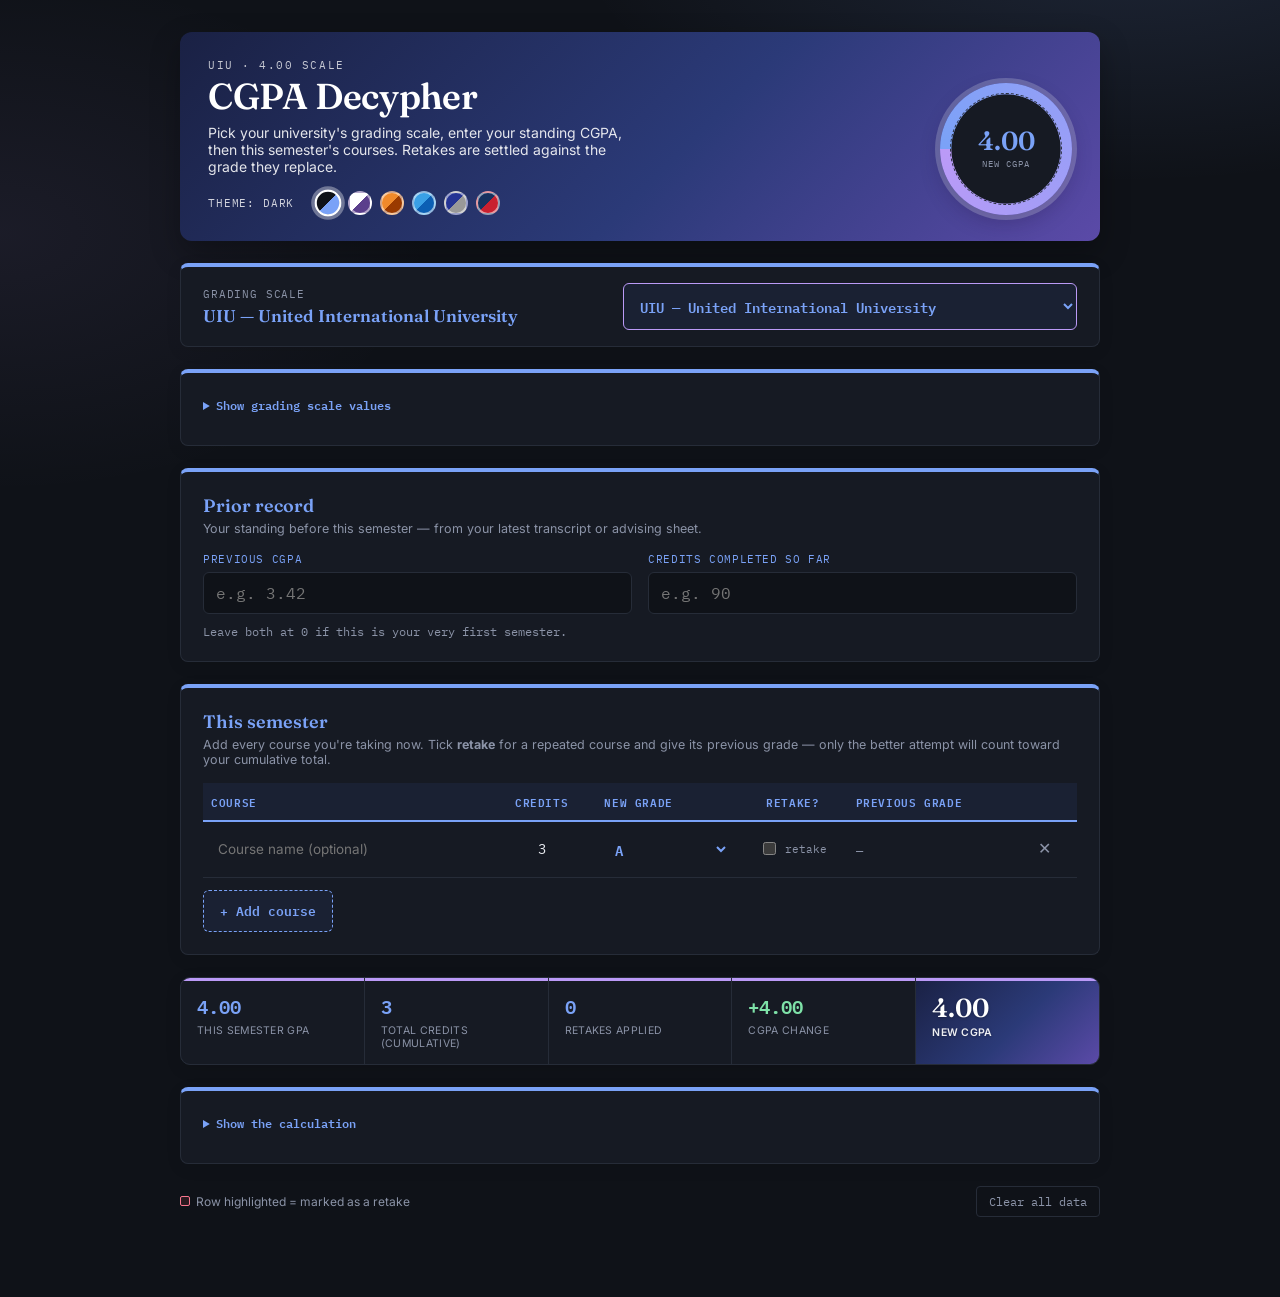
==== commit f00ebeae: "Added a cgpa grade table" ====
--- a/index.html
+++ b/index.html
@@ -3,7 +3,7 @@
 <head>
 <meta charset="UTF-8">
 <meta name="viewport" content="width=device-width, initial-scale=1.0">
-<title>Ledger — CGPA Calculator</title>
+<title>CGPA Decypher</title>
 <link rel="preconnect" href="https://fonts.googleapis.com">
 <link href="https://fonts.googleapis.com/css2?family=Fraunces:opsz,wght@9..144,400;9..144,500;9..144,600;9..144,700&family=Inter:wght@400;500;600;700&family=IBM+Plex+Mono:wght@400;500;600&display=swap" rel="stylesheet">
 <script>try{var T=["light","dark","uiu","nsu","brac","aiub"],t=localStorage.getItem("cgpa_ledger_theme");if(T.indexOf(t)<0)t="dark";document.documentElement.setAttribute("data-theme",t);}catch(e){document.documentElement.setAttribute("data-theme","dark");}</script>
@@ -17,7 +17,7 @@
       <div class="eyebrow-row">
         <div class="eyebrow" id="eyebrow">4.00 Scale</div>
       </div>
-      <h1>CGPA Ledger</h1>
+      <h1>CGPA Decypher</h1>
       <p>Pick your university's grading scale, enter your standing CGPA, then this semester's courses. Retakes are settled against the grade they replace.</p>
       <div class="theme-picker" role="group" aria-label="Color theme">
         <span class="theme-label" id="themeLabel">Theme: Dark</span>
@@ -44,6 +44,13 @@
       <div class="scale-changed-note" id="scaleChangedNote">Grades that don't exist on this scale were reset — please re-check them below.</div>
     </div>
     <select id="scaleSelect"></select>
+  </div>
+
+  <div class="card">
+    <details class="calc-detail" id="gradeDetail">
+      <summary>Show grading scale values</summary>
+      <div class="grade-tables" id="gradeTables"></div>
+    </details>
   </div>
 
   <div class="card">
--- a/styles.css
+++ b/styles.css
@@ -636,6 +636,51 @@
   .calc-line{display:flex; justify-content:space-between; padding:4px 0; border-bottom:1px dashed var(--paper-line);}
   .calc-line.total{border-bottom:none; border-top:2px solid var(--border); font-weight:600; color:var(--text-accent); margin-top:4px; padding-top:8px;}
 
+  .grade-tables{
+    display:grid;
+    grid-template-columns:repeat(auto-fit, minmax(150px, 1fr));
+    gap:14px;
+    margin-top:6px;
+  }
+  .grade-table{
+    border:1px solid var(--paper-line);
+    border-radius:8px;
+    overflow:hidden;
+  }
+  .grade-table.active{
+    border-color:var(--border);
+    box-shadow:0 0 0 3px rgba(var(--ring-rgb),0.18);
+  }
+  .grade-table-head{
+    display:flex;
+    align-items:center;
+    justify-content:space-between;
+    gap:6px;
+    padding:8px 10px;
+    background:var(--accent-soft);
+    color:var(--text-accent);
+    font-weight:600;
+    border-bottom:2px solid var(--border);
+  }
+  .grade-table-head .sel-pill{
+    font-size:9px;
+    letter-spacing:.06em;
+    text-transform:uppercase;
+    background:var(--accent);
+    color:var(--text-on-accent);
+    padding:2px 6px;
+    border-radius:8px;
+  }
+  .grade-row{
+    display:flex;
+    justify-content:space-between;
+    padding:5px 10px;
+    border-bottom:1px dashed var(--paper-line);
+  }
+  .grade-row:last-child{border-bottom:none;}
+  .grade-row .gp{color:var(--ink);}
+  .grade-row .gl{color:var(--text-accent); font-weight:600;}
+
   .footnote{
     display:flex;
     justify-content:space-between;
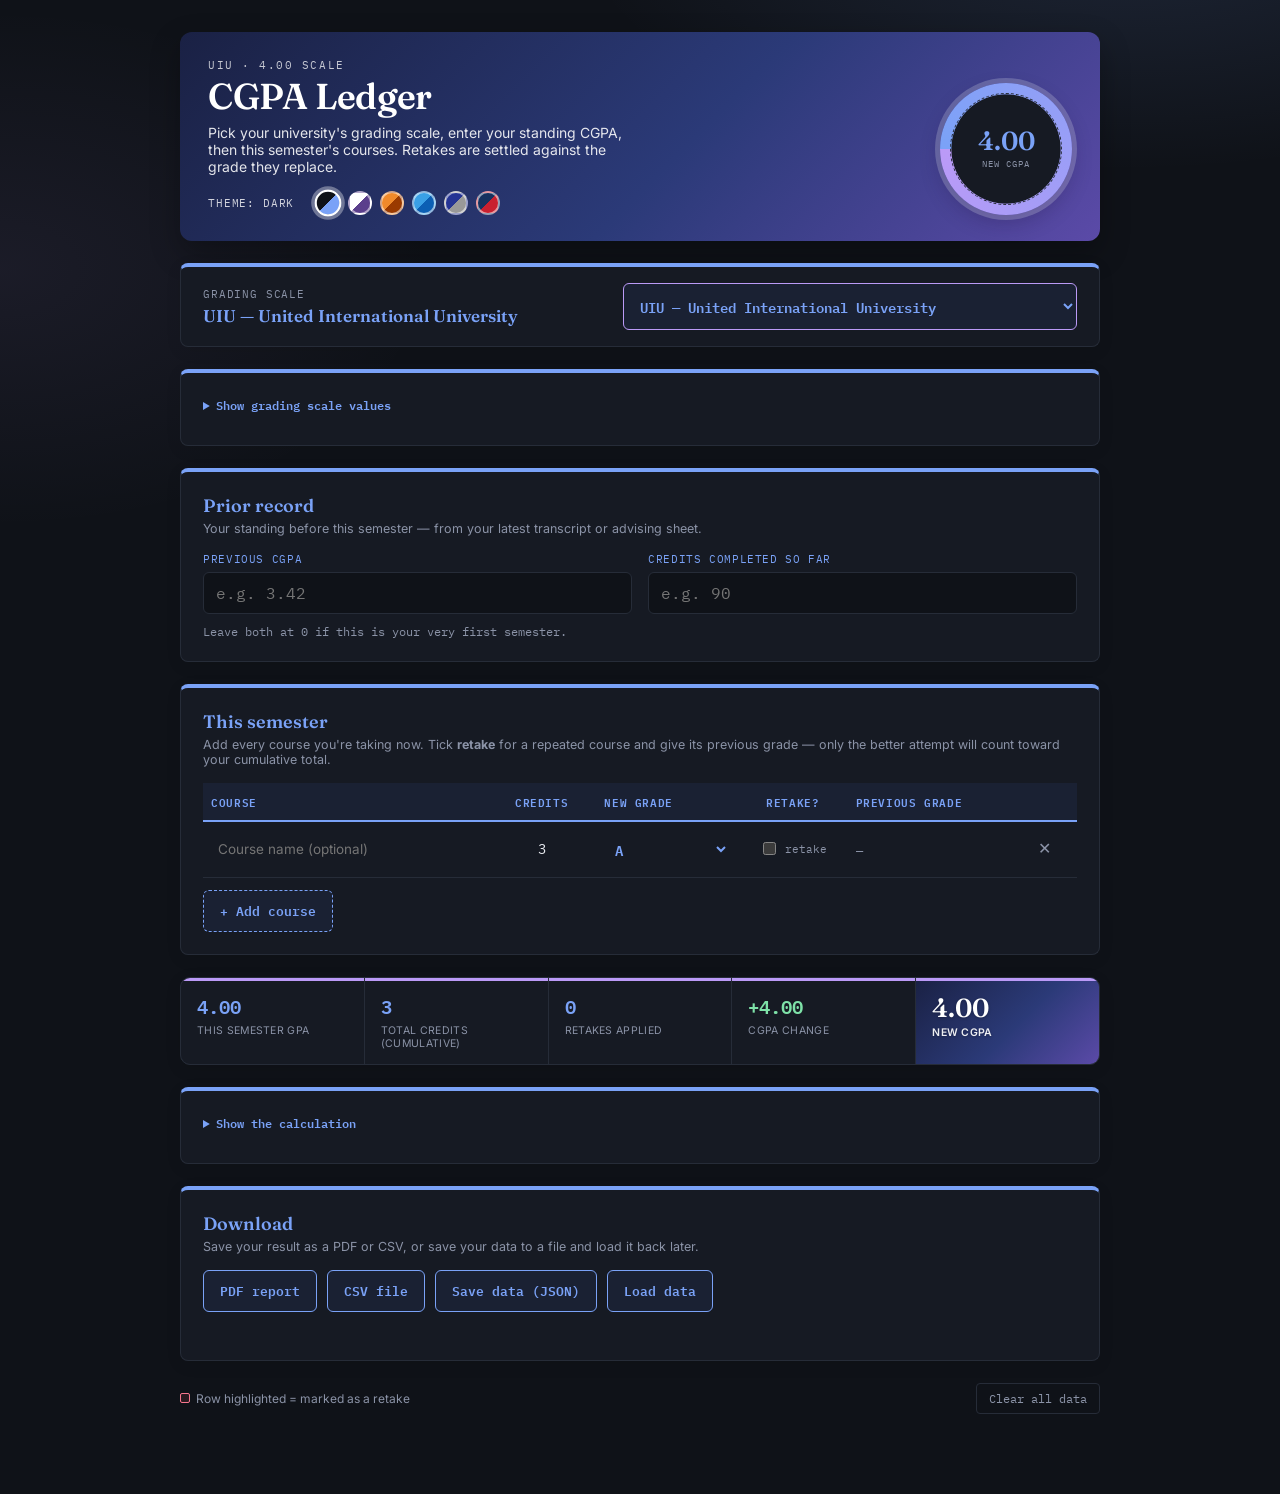
==== commit 58b18764: "Added Download and load option" ====
--- a/index.html
+++ b/index.html
@@ -3,7 +3,7 @@
 <head>
 <meta charset="UTF-8">
 <meta name="viewport" content="width=device-width, initial-scale=1.0">
-<title>CGPA Decypher</title>
+<title>Ledger — CGPA Calculator</title>
 <link rel="preconnect" href="https://fonts.googleapis.com">
 <link href="https://fonts.googleapis.com/css2?family=Fraunces:opsz,wght@9..144,400;9..144,500;9..144,600;9..144,700&family=Inter:wght@400;500;600;700&family=IBM+Plex+Mono:wght@400;500;600&display=swap" rel="stylesheet">
 <script>try{var T=["light","dark","uiu","nsu","brac","aiub"],t=localStorage.getItem("cgpa_ledger_theme");if(T.indexOf(t)<0)t="dark";document.documentElement.setAttribute("data-theme",t);}catch(e){document.documentElement.setAttribute("data-theme","dark");}</script>
@@ -17,7 +17,7 @@
       <div class="eyebrow-row">
         <div class="eyebrow" id="eyebrow">4.00 Scale</div>
       </div>
-      <h1>CGPA Decypher</h1>
+      <h1>CGPA Ledger</h1>
       <p>Pick your university's grading scale, enter your standing CGPA, then this semester's courses. Retakes are settled against the grade they replace.</p>
       <div class="theme-picker" role="group" aria-label="Color theme">
         <span class="theme-label" id="themeLabel">Theme: Dark</span>
@@ -107,6 +107,19 @@
     </details>
   </div>
 
+  <div class="card" id="downloadCard">
+    <h2>Download</h2>
+    <p class="sub">Save your result as a PDF or CSV, or save your data to a file and load it back later.</p>
+    <div class="download-actions">
+      <button type="button" class="dl-btn" id="dlPdf">PDF report</button>
+      <button type="button" class="dl-btn" id="dlCsv">CSV file</button>
+      <button type="button" class="dl-btn" id="dlJson">Save data (JSON)</button>
+      <button type="button" class="dl-btn" id="loadJsonBtn">Load data</button>
+      <input type="file" id="loadJsonInput" accept=".json,application/json" hidden>
+    </div>
+    <div class="dl-msg" id="dlMsg" role="status"></div>
+  </div>
+
   <div class="footnote">
     <div class="legend">
       <span><span class="swatch retake"></span>Row highlighted = marked as a retake</span>
@@ -117,8 +130,9 @@
     </div>
   </div>
 
+  <div class="print-report" id="printReport"></div>
+
 </div>
-
 <script src="script.js"></script>
 </body>
 </html>
--- a/styles.css
+++ b/styles.css
@@ -726,4 +726,50 @@
     tbody td:nth-child(1){display:none;}
     .scale-card{flex-direction:column; align-items:flex-start;}
     select#scaleSelect{width:100%; min-width:0;}
+  }
+
+  /* ===== Download section ===== */
+  .download-actions{display:flex; gap:10px; flex-wrap:wrap;}
+  .dl-btn{
+    font-family:'IBM Plex Mono', monospace;
+    font-size:12.5px;
+    font-weight:600;
+    background:var(--accent-soft);
+    border:1px solid var(--border);
+    color:var(--text-accent);
+    padding:9px 16px;
+    border-radius:6px;
+    cursor:pointer;
+    transition:background .2s ease, color .2s ease;
+  }
+  .dl-btn:hover{background:var(--accent); color:var(--text-on-accent);}
+  .dl-msg{
+    margin-top:10px;
+    min-height:16px;
+    font-family:'IBM Plex Mono', monospace;
+    font-size:12px;
+    color:var(--ink-soft);
+  }
+  .dl-msg.err{color:var(--danger);}
+
+  /* ===== Printable report (shown only when printing / saving as PDF) ===== */
+  .print-report{display:none;}
+  @page{margin:16mm;}
+  @media print{
+    body{background:#fff !important; padding:0; color:#000;}
+    .wrap{max-width:none;}
+    .wrap > *:not(#printReport){display:none !important;}
+    .print-report{display:block; font-family:'Times New Roman', Times, serif; color:#000; font-size:12pt;}
+    .print-report h1{font-family:'Times New Roman', Times, serif; font-size:22pt; margin:0 0 2pt; color:#000;}
+    .print-report h2{font-family:'Times New Roman', Times, serif; font-size:13pt; margin:16pt 0 6pt; color:#000; border-bottom:1px solid #000; padding-bottom:2pt;}
+    .print-report .pr-meta{margin:0; color:#333; font-size:10.5pt;}
+    .print-report table{width:100%; border-collapse:collapse; margin:0;}
+    .print-report th, .print-report td{border:1px solid #000; padding:4pt 6pt; text-align:left; font-size:11pt; color:#000; background:none;}
+    .print-report th{font-weight:bold; background:#eee;}
+    .print-report td.num, .print-report th.num{text-align:center;}
+    .print-report .pr-kv th{width:55%; background:none; font-weight:normal;}
+    .print-report .pr-kv td{font-weight:bold;}
+    .print-report .pr-note{margin-top:10pt; font-weight:bold;}
+    .print-report .calc-line{display:flex; justify-content:space-between; padding:3pt 0; border-bottom:1px solid #ccc; color:#000; font-family:'Times New Roman', Times, serif; font-size:11pt;}
+    .print-report .calc-line.total{border-top:2px solid #000; border-bottom:none; font-weight:bold; color:#000;}
   }
